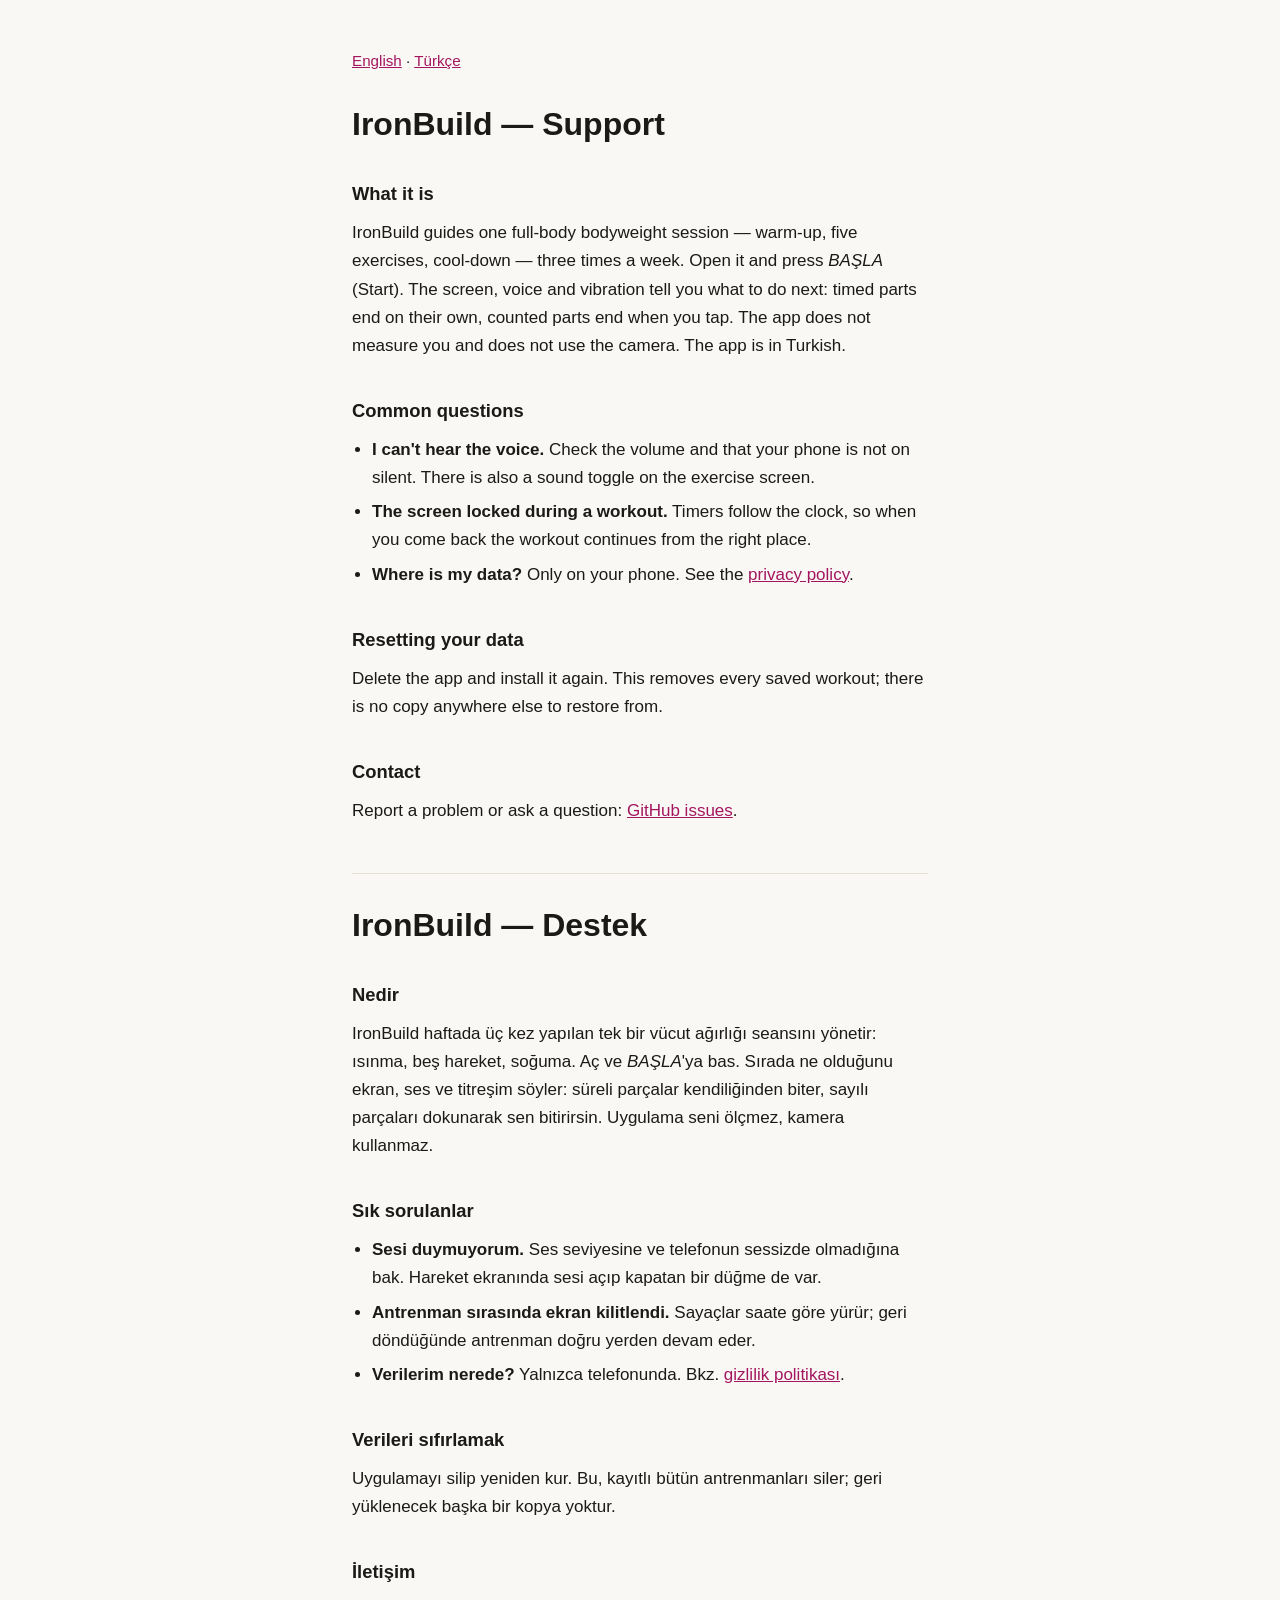
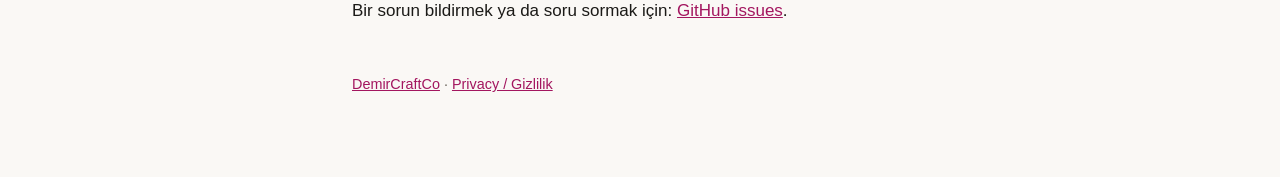
==== ironbuild/support/index.html @ bf134c40 "feat: landing, IronBuild privacy and support pages Plain HTML and one local stylesheet, no scripts o" ====
<!doctype html>
<html lang="en">
  <head>
    <meta charset="utf-8" />
    <meta name="viewport" content="width=device-width, initial-scale=1" />
    <title>IronBuild — Support / Destek</title>
    <meta name="description" content="Help for IronBuild, a bodyweight workout guide." />
    <link rel="stylesheet" href="/style.css" />
  </head>
  <body>
    <main>
      <p class="lang"><a href="#en">English</a> · <a href="#tr">Türkçe</a></p>

      <section lang="en" id="en">
        <h1>IronBuild — Support</h1>

        <h2>What it is</h2>
        <p>IronBuild guides one full-body bodyweight session — warm-up, five exercises, cool-down —
          three times a week. Open it and press <em>BAŞLA</em> (Start). The screen, voice and
          vibration tell you what to do next: timed parts end on their own, counted parts end
          when you tap. The app does not measure you and does not use the camera. The app is in
          Turkish.</p>

        <h2>Common questions</h2>
        <ul>
          <li><strong>I can't hear the voice.</strong> Check the volume and that your phone is not on
            silent. There is also a sound toggle on the exercise screen.</li>
          <li><strong>The screen locked during a workout.</strong> Timers follow the clock, so when you
            come back the workout continues from the right place.</li>
          <li><strong>Where is my data?</strong> Only on your phone. See the
            <a href="/ironbuild/privacy/">privacy policy</a>.</li>
        </ul>

        <h2>Resetting your data</h2>
        <p>Delete the app and install it again. This removes every saved workout; there is no
          copy anywhere else to restore from.</p>

        <h2>Contact</h2>
        <p>Report a problem or ask a question:
          <a href="https://github.com/demircraftco/demircraftco.github.io/issues">GitHub issues</a>.</p>
      </section>

      <section lang="tr" id="tr">
        <h1>IronBuild — Destek</h1>

        <h2>Nedir</h2>
        <p>IronBuild haftada üç kez yapılan tek bir vücut ağırlığı seansını yönetir: ısınma, beş
          hareket, soğuma. Aç ve <em>BAŞLA</em>'ya bas. Sırada ne olduğunu ekran, ses ve titreşim
          söyler: süreli parçalar kendiliğinden biter, sayılı parçaları dokunarak sen bitirirsin.
          Uygulama seni ölçmez, kamera kullanmaz.</p>

        <h2>Sık sorulanlar</h2>
        <ul>
          <li><strong>Sesi duymuyorum.</strong> Ses seviyesine ve telefonun sessizde olmadığına bak.
            Hareket ekranında sesi açıp kapatan bir düğme de var.</li>
          <li><strong>Antrenman sırasında ekran kilitlendi.</strong> Sayaçlar saate göre yürür; geri
            döndüğünde antrenman doğru yerden devam eder.</li>
          <li><strong>Verilerim nerede?</strong> Yalnızca telefonunda. Bkz.
            <a href="/ironbuild/privacy/#tr">gizlilik politikası</a>.</li>
        </ul>

        <h2>Verileri sıfırlamak</h2>
        <p>Uygulamayı silip yeniden kur. Bu, kayıtlı bütün antrenmanları siler; geri yüklenecek
          başka bir kopya yoktur.</p>

        <h2>İletişim</h2>
        <p>Bir sorun bildirmek ya da soru sormak için:
          <a href="https://github.com/demircraftco/demircraftco.github.io/issues">GitHub issues</a>.</p>
      </section>

      <footer><a href="/">DemirCraftCo</a> · <a href="/ironbuild/privacy/">Privacy / Gizlilik</a></footer>
    </main>
  </body>
</html>
---- style.css ----
:root {
  --bg: #faf8f5;
  --text: #1b1a17;
  --muted: #6b665e;
  --accent: #a3165f;
  --line: #e4ded4;
}
@media (prefers-color-scheme: dark) {
  :root {
    --bg: #0e0a1f;
    --text: #f4f1ff;
    --muted: #a49dd0;
    --accent: #ff3ea5;
    --line: #3a2f73;
  }
}
* { box-sizing: border-box; }
body {
  margin: 0;
  padding: 3rem 1.5rem 5rem;
  background: var(--bg);
  color: var(--text);
  font: 17px/1.65 -apple-system, BlinkMacSystemFont, "Segoe UI", Roboto, "Helvetica Neue", Arial, sans-serif;
  -webkit-text-size-adjust: 100%;
}
main { max-width: 36rem; margin: 0 auto; }
h1 { font-size: 2rem; line-height: 1.2; margin: 0 0 0.35rem; }
h2 { font-size: 1.15rem; margin: 2.25rem 0 0.6rem; }
p { margin: 0 0 1rem; }
ul { margin: 0 0 1rem; padding-left: 1.25rem; }
li { margin-bottom: 0.4rem; }
a { color: var(--accent); }
.meta { color: var(--muted); font-size: 0.9rem; margin: 0 0 2rem; }
.lang { font-size: 0.95rem; margin: 0 0 2rem; }
section + section { border-top: 1px solid var(--line); margin-top: 3rem; padding-top: 2rem; }
footer { color: var(--muted); font-size: 0.9rem; margin-top: 3rem; }
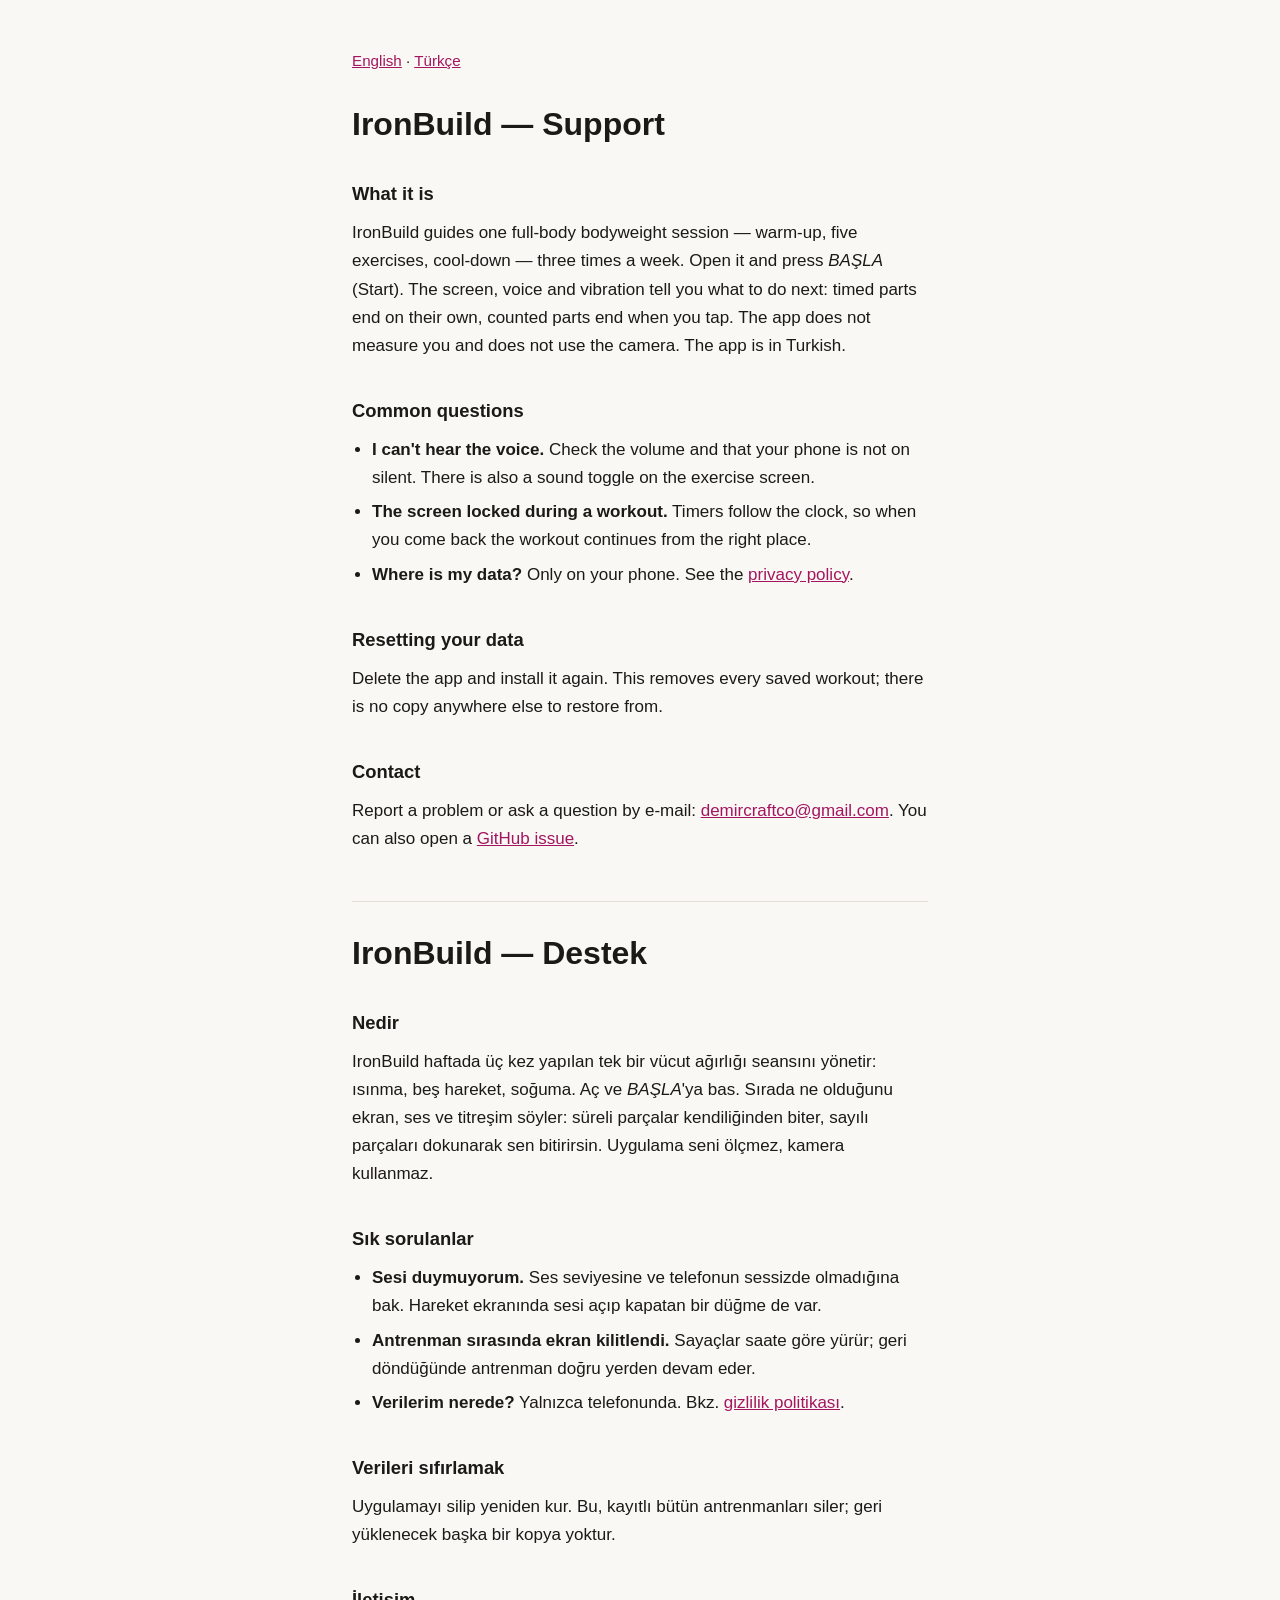
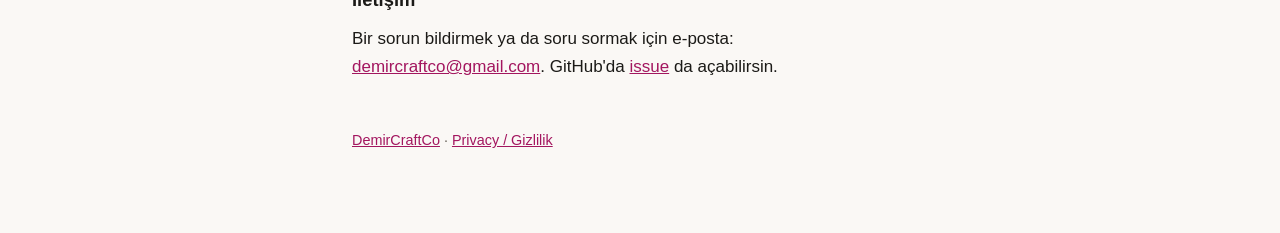
==== commit e1cf73da: "Support e-mail demircraftco@gmail.com on IronBuild pages Co-Authored-By: Claude Opus 5.5 <noreply@an" ====
--- a/ironbuild/support/index.html
+++ b/ironbuild/support/index.html
@@ -36,8 +36,9 @@
           copy anywhere else to restore from.</p>
 
         <h2>Contact</h2>
-        <p>Report a problem or ask a question:
-          <a href="https://github.com/demircraftco/demircraftco.github.io/issues">GitHub issues</a>.</p>
+        <p>Report a problem or ask a question by e-mail:
+          <a href="mailto:demircraftco@gmail.com">demircraftco@gmail.com</a>.
+          You can also open a <a href="https://github.com/demircraftco/demircraftco.github.io/issues">GitHub issue</a>.</p>
       </section>
 
       <section lang="tr" id="tr">
@@ -64,8 +65,9 @@
           başka bir kopya yoktur.</p>
 
         <h2>İletişim</h2>
-        <p>Bir sorun bildirmek ya da soru sormak için:
-          <a href="https://github.com/demircraftco/demircraftco.github.io/issues">GitHub issues</a>.</p>
+        <p>Bir sorun bildirmek ya da soru sormak için e-posta:
+          <a href="mailto:demircraftco@gmail.com">demircraftco@gmail.com</a>.
+          GitHub'da <a href="https://github.com/demircraftco/demircraftco.github.io/issues">issue</a> da açabilirsin.</p>
       </section>
 
       <footer><a href="/">DemirCraftCo</a> · <a href="/ironbuild/privacy/">Privacy / Gizlilik</a></footer>
